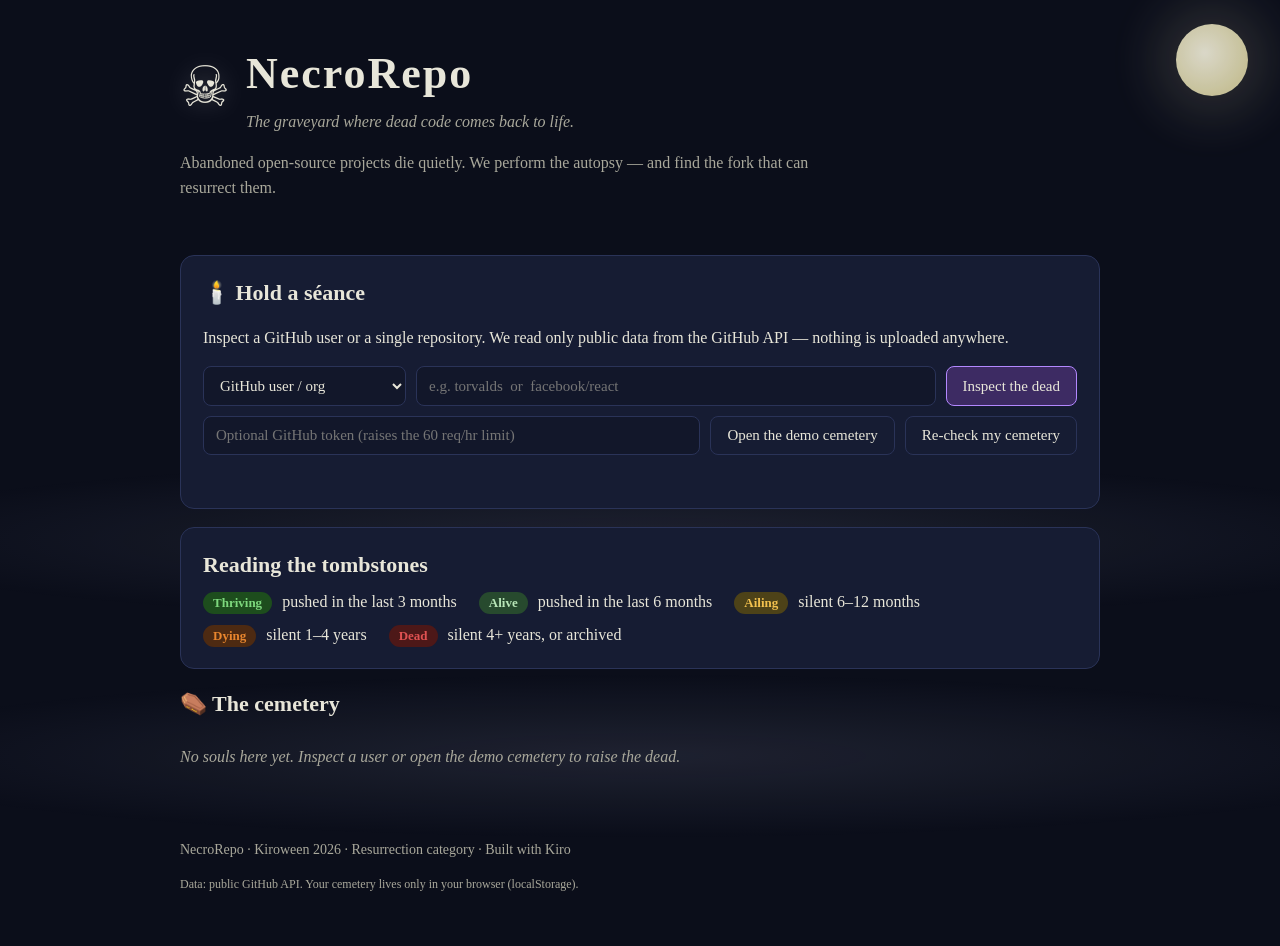
==== app/index.html @ d17e0807 "NecroRepo skeleton: Resurrection entry for Kiroween 2026 Graveyard for dead code — GitHub repo autop" ====
<!DOCTYPE html>
<html lang="en">
<head>
<meta charset="UTF-8">
<meta name="viewport" content="width=device-width, initial-scale=1.0">
<title>NecroRepo — the graveyard where dead code comes back to life</title>
<meta name="description" content="Autopsy your GitHub dependencies, bury the dead ones, and resurrect the maintained fork.">
<link rel="stylesheet" href="styles.css">
</head>
<body>
<div class="moon" aria-hidden="true"></div>
<div class="fog fog-a" aria-hidden="true"></div>
<div class="fog fog-b" aria-hidden="true"></div>

<header class="site-header">
  <div class="brand">
    <span class="brand-skull" aria-hidden="true">☠</span>
    <div>
      <h1>NecroRepo</h1>
      <p class="tagline">The graveyard where dead code comes back to life.</p>
    </div>
  </div>
  <p class="header-note">Abandoned open-source projects die quietly. We perform the autopsy —
    and find the fork that can resurrect them.</p>
</header>

<main>
  <section class="seance card">
    <h2>🕯️ Hold a séance</h2>
    <p>Inspect a GitHub user or a single repository. We read only public data
       from the GitHub API — nothing is uploaded anywhere.</p>
    <form id="inspect-form">
      <div class="form-row">
        <select id="inspect-kind" aria-label="Inspect type">
          <option value="user">GitHub user / org</option>
          <option value="repo">Single repo (owner/name)</option>
        </select>
        <input id="inspect-target" type="text" placeholder="e.g. torvalds  or  facebook/react"
               autocomplete="off" spellcheck="false" required>
        <button type="submit" class="btn btn-primary">Inspect the dead</button>
      </div>
      <div class="form-row form-row-small">
        <input id="gh-token" type="password" placeholder="Optional GitHub token (raises the 60 req/hr limit)"
               autocomplete="off" spellcheck="false">
        <button type="button" id="demo-btn" class="btn btn-ghost">Open the demo cemetery</button>
        <button type="button" id="recheck-btn" class="btn btn-ghost" disabled>Re-check my cemetery</button>
      </div>
    </form>
    <p id="status-line" class="status-line" role="status"></p>
  </section>

  <section class="legend card">
    <h2>Reading the tombstones</h2>
    <ul class="legend-list">
      <li><span class="badge badge-thriving">Thriving</span> pushed in the last 3 months</li>
      <li><span class="badge badge-alive">Alive</span> pushed in the last 6 months</li>
      <li><span class="badge badge-ailing">Ailing</span> silent 6–12 months</li>
      <li><span class="badge badge-dying">Dying</span> silent 1–4 years</li>
      <li><span class="badge badge-dead">Dead</span> silent 4+ years, or archived</li>
    </ul>
  </section>

  <section id="cemetery-section">
    <div class="section-head">
      <h2 id="cemetery-title">⚰️ The cemetery</h2>
      <span id="cemetery-count" class="count"></span>
    </div>
    <p id="cemetery-empty" class="empty-note">No souls here yet. Inspect a user or open the
      demo cemetery to raise the dead.</p>
    <div id="cemetery" class="cemetery"></div>
  </section>

  <section id="detail" class="detail card" hidden>
    <button id="detail-close" class="btn btn-ghost detail-close" type="button">✕ close</button>
    <h2 id="detail-name"></h2>
    <p id="detail-epitaph" class="epitaph"></p>
    <dl class="autopsy">
      <div><dt>Health score</dt><dd id="detail-score"></dd></div>
      <div><dt>Last rites (last push)</dt><dd id="detail-push"></dd></div>
      <div><dt>Open issues</dt><dd id="detail-issues"></dd></div>
      <div><dt>Stars</dt><dd id="detail-stars"></dd></div>
      <div><dt>Forks</dt><dd id="detail-forks"></dd></div>
      <div><dt>Language</dt><dd id="detail-lang"></dd></div>
    </dl>
    <h3>🩺 Autopsy notes</h3>
    <ul id="detail-reasons" class="reasons"></ul>
    <div id="detail-resurrect">
      <h3>✨ Resurrection plan</h3>
      <p id="resurrect-note"></p>
      <ol id="resurrect-steps" class="steps"></ol>
      <div id="resurrect-candidates"></div>
    </div>
    <p class="detail-links"><a id="detail-gh-link" href="#" target="_blank" rel="noopener">View on GitHub ↗</a></p>
  </section>
</main>

<footer class="site-footer">
  <p>NecroRepo · Kiroween 2026 · Resurrection category · Built with Kiro</p>
  <p class="footer-small">Data: public GitHub API. Your cemetery lives only in your browser (localStorage).</p>
</footer>

<script src="app.js"></script>
</body>
</html>
---- app/styles.css ----
/* NecroRepo — graveyard theme. Dark, foggy, readable. */
:root {
  --bg: #0b0e1a;
  --bg-2: #12172a;
  --card: #161c33;
  --ink: #e8e6d9;
  --ink-dim: #a9a89b;
  --green: #7dd87d;
  --amber: #f2c14e;
  --orange: #e8862e;
  --red: #e05252;
  --purple: #b388ff;
  --line: #2a3358;
}

* { box-sizing: border-box; }

body {
  margin: 0;
  background: var(--bg);
  color: var(--ink);
  font-family: Georgia, 'Times New Roman', serif;
  line-height: 1.55;
  min-height: 100vh;
  overflow-x: hidden;
}

a { color: var(--purple); }

/* --- atmosphere --- */
.moon {
  position: fixed; top: 24px; right: 32px; width: 72px; height: 72px;
  border-radius: 50%;
  background: radial-gradient(circle at 40% 40%, #fffbe8, #e8e0b0 70%);
  box-shadow: 0 0 60px 18px rgba(255, 244, 200, .18);
  opacity: .85; z-index: 0; pointer-events: none;
}
.fog {
  position: fixed; left: -20%; width: 140%; height: 180px; z-index: 0;
  pointer-events: none; opacity: .10;
  background: radial-gradient(ellipse at center, #cdd6ff 0%, transparent 65%);
  animation: drift 26s ease-in-out infinite alternate;
}
.fog-a { bottom: 6%; }
.fog-b { bottom: 30%; animation-duration: 38s; animation-delay: -12s; }
@keyframes drift { from { transform: translateX(-3%);} to { transform: translateX(3%);} }

header, main, footer { position: relative; z-index: 1; }

/* --- layout --- */
.site-header { max-width: 960px; margin: 0 auto; padding: 40px 20px 8px; }
.brand { display: flex; gap: 16px; align-items: center; }
.brand-skull { font-size: 56px; line-height: 1; filter: drop-shadow(0 0 12px rgba(255,255,255,.25)); }
h1 { margin: 0; font-size: 44px; letter-spacing: 2px; }
.tagline { margin: 2px 0 0; color: var(--ink-dim); font-style: italic; }
.header-note { max-width: 640px; color: var(--ink-dim); }

main { max-width: 960px; margin: 0 auto; padding: 12px 20px 40px; }
.card {
  background: var(--card); border: 1px solid var(--line); border-radius: 14px;
  padding: 20px 22px; margin: 18px 0;
}
h2 { margin: 0 0 8px; font-size: 22px; }
h3 { margin: 18px 0 6px; font-size: 18px; }

/* --- form --- */
.form-row { display: flex; gap: 10px; flex-wrap: wrap; margin-top: 12px; }
.form-row-small { margin-top: 10px; }
select, input[type="text"], input[type="password"] {
  background: var(--bg-2); color: var(--ink); border: 1px solid var(--line);
  border-radius: 8px; padding: 10px 12px; font-size: 15px; font-family: inherit;
}
#inspect-target { flex: 1; min-width: 220px; }
#gh-token { flex: 1; min-width: 240px; }
.btn {
  border: 1px solid var(--line); border-radius: 8px; padding: 10px 16px;
  font-size: 15px; font-family: inherit; cursor: pointer; color: var(--ink);
  background: var(--bg-2);
}
.btn:hover { filter: brightness(1.25); }
.btn-primary { background: #3d2b63; border-color: var(--purple); }
.btn-ghost { background: transparent; }
.status-line { min-height: 1.4em; color: var(--amber); margin: 10px 0 0; }

/* --- legend --- */
.legend-list { list-style: none; padding: 0; margin: 6px 0 0; display: flex; flex-wrap: wrap; gap: 8px 22px; }
.badge {
  display: inline-block; padding: 1px 10px; border-radius: 999px;
  font-size: 13px; font-weight: bold; margin-right: 6px;
}
.badge-thriving { background: #1d4d1d; color: var(--green); }
.badge-alive    { background: #274a2e; color: #b8e6b8; }
.badge-ailing   { background: #4d4218; color: var(--amber); }
.badge-dying    { background: #4d2a12; color: var(--orange); }
.badge-dead     { background: #4d1818; color: var(--red); }

/* --- cemetery grid --- */
.section-head { display: flex; align-items: baseline; gap: 12px; }
.count { color: var(--ink-dim); }
.empty-note { color: var(--ink-dim); font-style: italic; }
.cemetery {
  display: grid; grid-template-columns: repeat(auto-fill, minmax(260px, 1fr));
  gap: 16px; margin-top: 12px;
}
.tombstone {
  background: linear-gradient(180deg, #232a4a, #161c33);
  border: 1px solid var(--line); border-radius: 120px 120px 12px 12px;
  padding: 34px 18px 16px; cursor: pointer; text-align: center;
  transition: transform .15s ease, box-shadow .15s ease;
}
.tombstone:hover { transform: translateY(-4px); box-shadow: 0 8px 30px rgba(0,0,0,.5); }
.tombstone .rip { color: var(--ink-dim); letter-spacing: 4px; font-size: 12px; }
.tombstone h3 { margin: 6px 0 4px; font-size: 17px; word-break: break-all; }
.tombstone .desc {
  color: var(--ink-dim); font-size: 14px; min-height: 42px;
  display: -webkit-box; -webkit-line-clamp: 2; -webkit-box-orient: vertical; overflow: hidden;
}
.tombstone .meta { font-size: 13px; color: var(--ink-dim); margin-top: 8px; }
.health-bar { height: 8px; background: var(--bg); border-radius: 99px; margin-top: 10px; overflow: hidden; }
.health-bar > span { display: block; height: 100%; border-radius: 99px; }
.hp-thriving { background: var(--green); }
.hp-alive    { background: #9ed69e; }
.hp-ailing   { background: var(--amber); }
.hp-dying    { background: var(--orange); }
.hp-dead     { background: var(--red); }

/* --- detail panel --- */
.detail { position: relative; }
.detail-close { position: absolute; top: 14px; right: 14px; }
.epitaph { font-style: italic; color: var(--ink-dim); }
.autopsy { display: grid; grid-template-columns: repeat(auto-fit, minmax(160px, 1fr)); gap: 8px 20px; margin: 12px 0; }
.autopsy div { background: var(--bg-2); border: 1px solid var(--line); border-radius: 8px; padding: 8px 12px; }
.autopsy dt { font-size: 12px; color: var(--ink-dim); text-transform: uppercase; letter-spacing: 1px; }
.autopsy dd { margin: 2px 0 0; font-size: 16px; }
.reasons, .steps { margin: 6px 0; padding-left: 20px; }
.candidate {
  border: 1px solid var(--line); border-radius: 8px; padding: 10px 12px; margin: 8px 0;
  background: var(--bg-2);
}
.candidate a { font-weight: bold; }
.detail-links { margin-top: 16px; }

.site-footer { max-width: 960px; margin: 0 auto; padding: 0 20px 40px; color: var(--ink-dim); font-size: 14px; }
.footer-small { font-size: 12px; }

@media (max-width: 560px) {
  h1 { font-size: 32px; }
  .moon { width: 48px; height: 48px; right: 16px; }
}
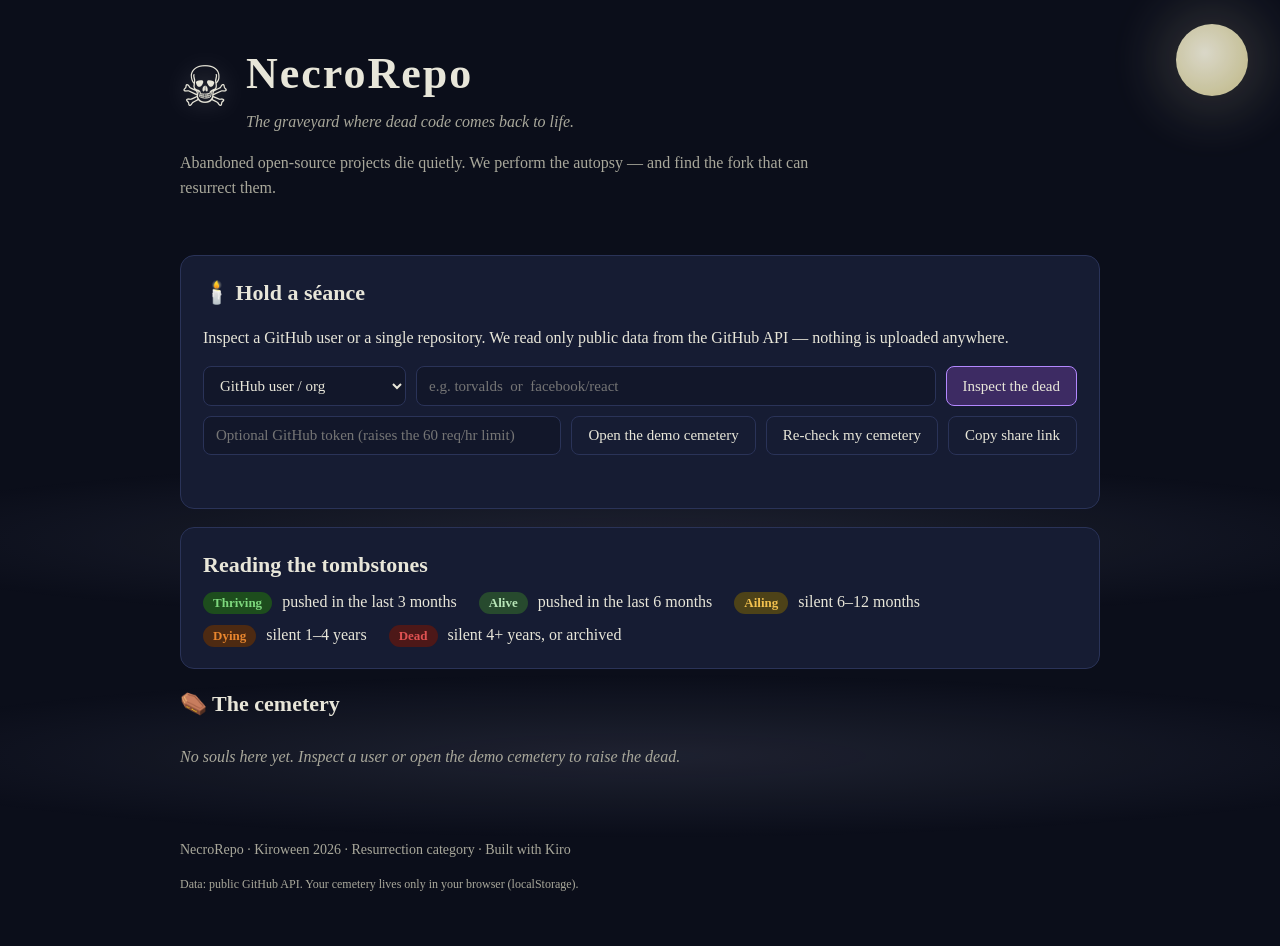
==== commit bf04f28a: "Kiro session 1: bus-factor signal, shareable cemetery via URL hash, valid v1 hook, tests in repo - B" ====
--- a/app/index.html
+++ b/app/index.html
@@ -44,6 +44,7 @@
                autocomplete="off" spellcheck="false">
         <button type="button" id="demo-btn" class="btn btn-ghost">Open the demo cemetery</button>
         <button type="button" id="recheck-btn" class="btn btn-ghost" disabled>Re-check my cemetery</button>
+        <button type="button" id="share-btn" class="btn btn-ghost" disabled>Copy share link</button>
       </div>
     </form>
     <p id="status-line" class="status-line" role="status"></p>
@@ -82,6 +83,7 @@
       <div><dt>Forks</dt><dd id="detail-forks"></dd></div>
       <div><dt>Language</dt><dd id="detail-lang"></dd></div>
     </dl>
+    <p id="detail-busfactor" class="busfactor-line"></p>
     <h3>🩺 Autopsy notes</h3>
     <ul id="detail-reasons" class="reasons"></ul>
     <div id="detail-resurrect">
--- a/app/styles.css
+++ b/app/styles.css
@@ -139,6 +139,7 @@
 }
 .candidate a { font-weight: bold; }
 .detail-links { margin-top: 16px; }
+.busfactor-line { color: var(--ink-dim); font-size: 14px; margin: 6px 0 12px; }
 
 .site-footer { max-width: 960px; margin: 0 auto; padding: 0 20px 40px; color: var(--ink-dim); font-size: 14px; }
 .footer-small { font-size: 12px; }
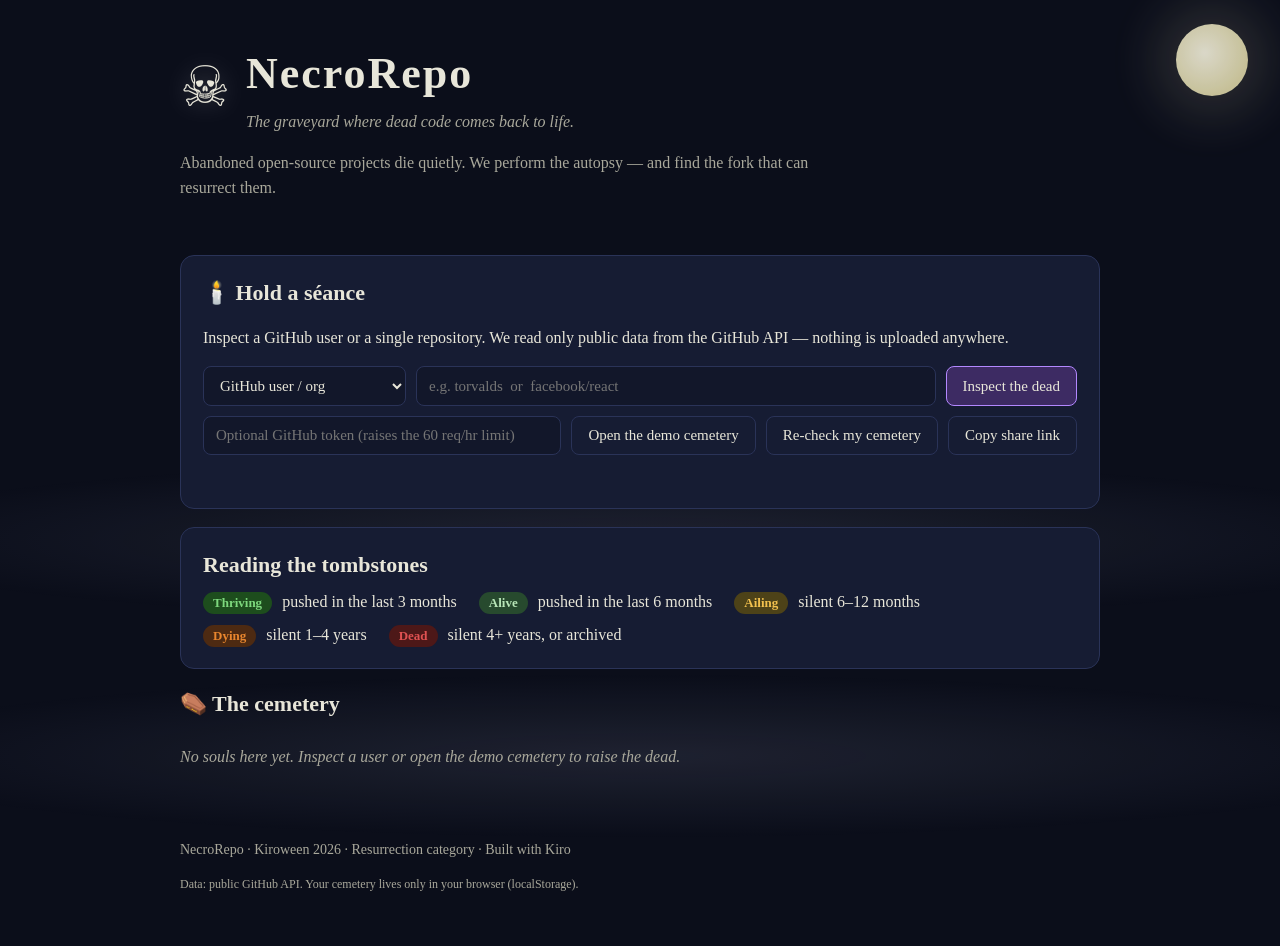
==== commit 2e76c02e: "Kiro session 2: dependency autopsy (package.json via npm registry) - Dependency autopsy section in d" ====
--- a/app/index.html
+++ b/app/index.html
@@ -86,6 +86,10 @@
     <p id="detail-busfactor" class="busfactor-line"></p>
     <h3>🩺 Autopsy notes</h3>
     <ul id="detail-reasons" class="reasons"></ul>
+    <div id="detail-deps">
+      <h3>🧬 Dependency autopsy</h3>
+      <div id="detail-deps-container"></div>
+    </div>
     <div id="detail-resurrect">
       <h3>✨ Resurrection plan</h3>
       <p id="resurrect-note"></p>
--- a/app/styles.css
+++ b/app/styles.css
@@ -148,3 +148,49 @@
   h1 { font-size: 32px; }
   .moon { width: 48px; height: 48px; right: 16px; }
 }
+
+/* --- Dependency autopsy table --- */
+.dep-table {
+  width: 100%;
+  border-collapse: collapse;
+  font-size: 13px;
+  margin: 8px 0 4px;
+}
+.dep-table th {
+  text-align: left;
+  color: var(--ink-dim);
+  font-weight: normal;
+  font-size: 11px;
+  text-transform: uppercase;
+  letter-spacing: 0.8px;
+  border-bottom: 1px solid var(--line);
+  padding: 4px 8px 4px 0;
+}
+.dep-table td {
+  padding: 5px 8px 5px 0;
+  border-bottom: 1px solid var(--bg-2);
+  vertical-align: middle;
+  word-break: break-word;
+}
+.dep-table tr:last-child td { border-bottom: none; }
+.dep-table a { color: var(--purple); text-decoration: none; }
+.dep-table a:hover { text-decoration: underline; }
+
+.dep-dev {
+  display: inline-block;
+  font-size: 10px;
+  font-family: monospace;
+  color: var(--ink-dim);
+  background: var(--bg-2);
+  border: 1px solid var(--line);
+  border-radius: 3px;
+  padding: 0 3px;
+  margin-right: 3px;
+  vertical-align: middle;
+}
+
+.dep-skip { color: var(--ink-dim); font-style: italic; font-size: 14px; }
+/* badge-alive and badge-stale reuse existing badge vars; add missing ones */
+.badge-fresh  { background: #2d5a2d; color: var(--green); }
+.badge-stale  { background: #5a3d1a; color: var(--amber); }
+.badge-unknown { background: var(--bg-2); color: var(--ink-dim); border: 1px solid var(--line); }
